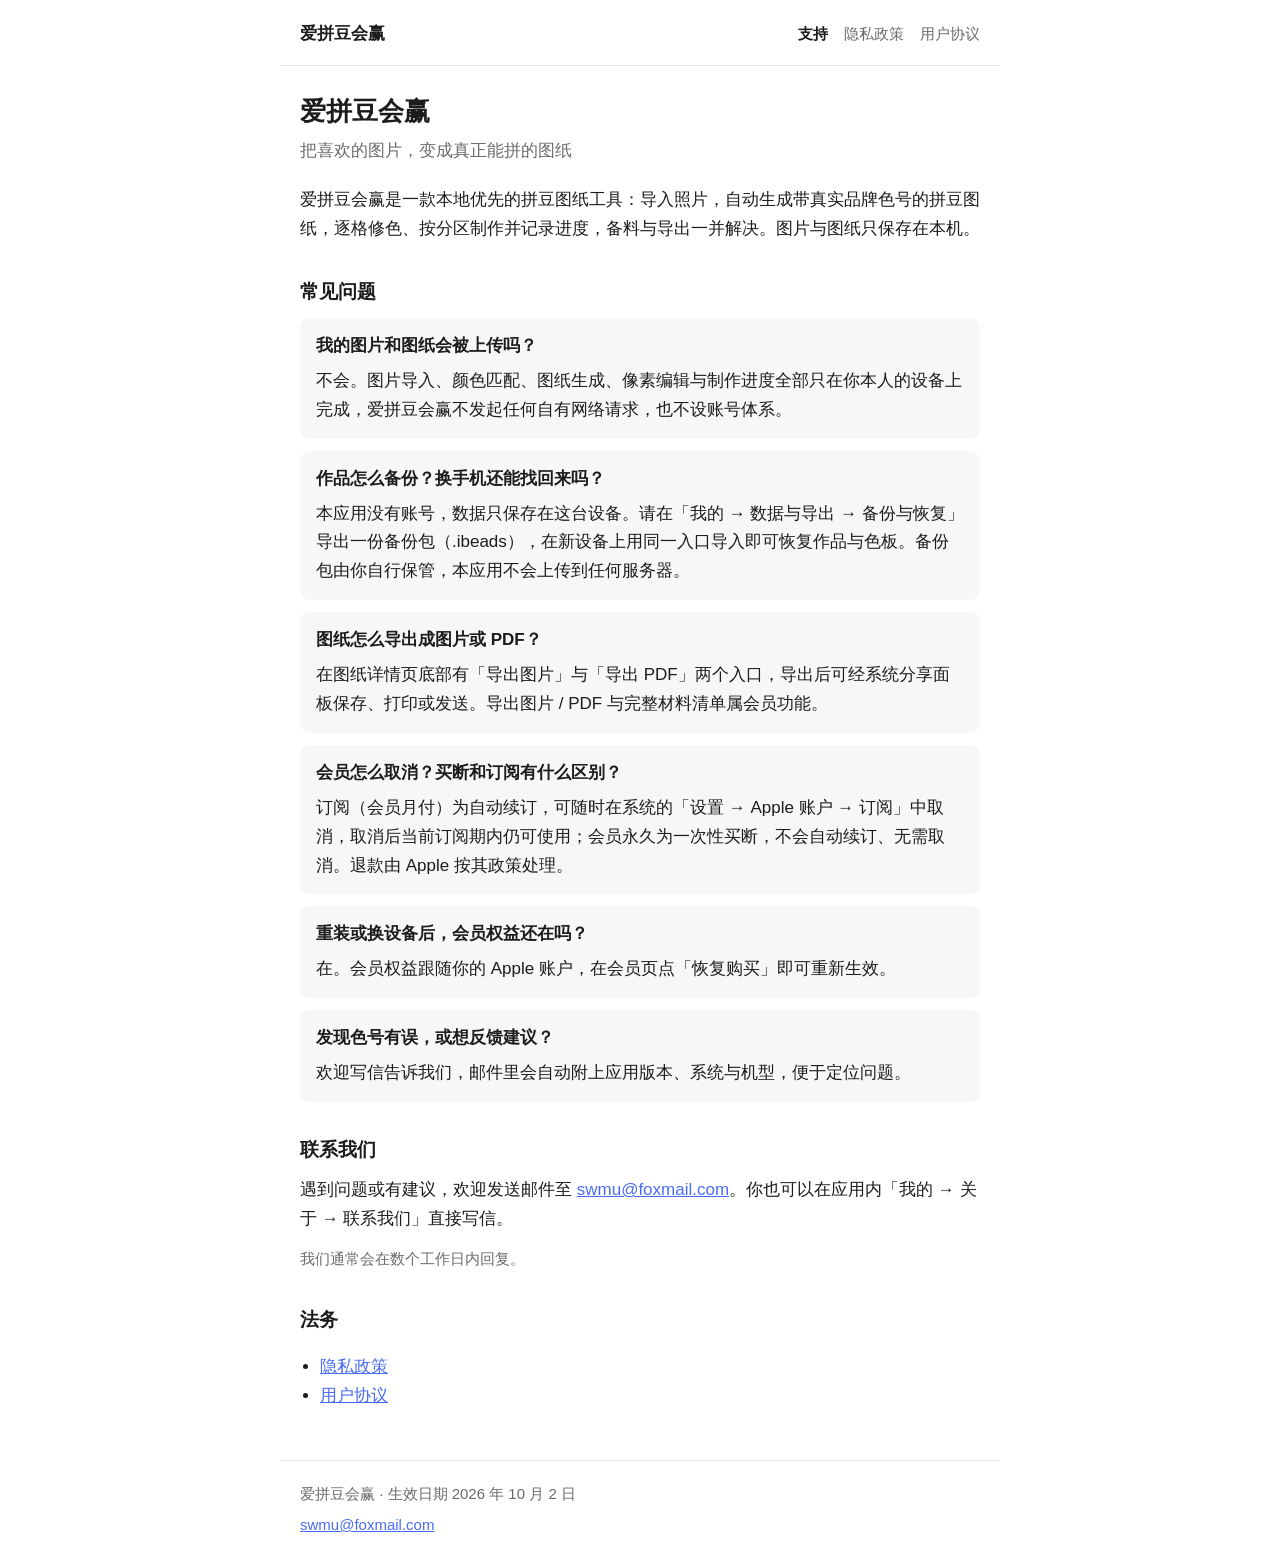
==== ibeads/index.html @ da5d3abf "site(ibeads): 同步自 ibeads@9cc03d7" ====
<!DOCTYPE html>
<html lang="zh-CN">
<head>
<meta charset="utf-8">
<meta name="viewport" content="width=device-width, initial-scale=1">
<title>爱拼豆会赢 · 支持</title>
<meta name="description" content="爱拼豆会赢的支持与常见问题：数据是否上传、备份与恢复、导出、会员与订阅取消。">
<link rel="stylesheet" href="style.css">
</head>
<body>
<header class="site-header">
  <a class="brand" href="index.html">爱拼豆会赢</a>
  <nav>
    <a href="index.html" class="current">支持</a>
    <a href="privacy.html">隐私政策</a>
    <a href="terms.html">用户协议</a>
  </nav>
</header>
<main>
<h1>爱拼豆会赢</h1>
<p class="lede">把喜欢的图片，变成真正能拼的图纸</p>
<p>爱拼豆会赢是一款本地优先的拼豆图纸工具：导入照片，自动生成带真实品牌色号的拼豆图纸，逐格修色、按分区制作并记录进度，备料与导出一并解决。图片与图纸只保存在本机。</p>
<h2>常见问题</h2>
<section class="faq">
  <h3>我的图片和图纸会被上传吗？</h3>
  <p>不会。图片导入、颜色匹配、图纸生成、像素编辑与制作进度全部只在你本人的设备上完成，爱拼豆会赢不发起任何自有网络请求，也不设账号体系。</p>
</section>
<section class="faq">
  <h3>作品怎么备份？换手机还能找回来吗？</h3>
  <p>本应用没有账号，数据只保存在这台设备。请在「我的 → 数据与导出 → 备份与恢复」导出一份备份包（.ibeads），在新设备上用同一入口导入即可恢复作品与色板。备份包由你自行保管，本应用不会上传到任何服务器。</p>
</section>
<section class="faq">
  <h3>图纸怎么导出成图片或 PDF？</h3>
  <p>在图纸详情页底部有「导出图片」与「导出 PDF」两个入口，导出后可经系统分享面板保存、打印或发送。导出图片 / PDF 与完整材料清单属会员功能。</p>
</section>
<section class="faq">
  <h3>会员怎么取消？买断和订阅有什么区别？</h3>
  <p>订阅（会员月付）为自动续订，可随时在系统的「设置 → Apple 账户 → 订阅」中取消，取消后当前订阅期内仍可使用；会员永久为一次性买断，不会自动续订、无需取消。退款由 Apple 按其政策处理。</p>
</section>
<section class="faq">
  <h3>重装或换设备后，会员权益还在吗？</h3>
  <p>在。会员权益跟随你的 Apple 账户，在会员页点「恢复购买」即可重新生效。</p>
</section>
<section class="faq">
  <h3>发现色号有误，或想反馈建议？</h3>
  <p>欢迎写信告诉我们，邮件里会自动附上应用版本、系统与机型，便于定位问题。</p>
</section>
<h2>联系我们</h2>
<p>遇到问题或有建议，欢迎发送邮件至 <a href="mailto:swmu@foxmail.com">swmu@foxmail.com</a>。你也可以在应用内「我的 → 关于 → 联系我们」直接写信。</p>
<p class="meta">我们通常会在数个工作日内回复。</p>
<h2>法务</h2>
<ul>
  <li><a href="privacy.html">隐私政策</a></li>
  <li><a href="terms.html">用户协议</a></li>
</ul>
</main>
<footer>
  <p>爱拼豆会赢 · 生效日期 2026 年 10 月 2 日</p>
  <p><a href="mailto:swmu@foxmail.com">swmu@foxmail.com</a></p>
</footer>
</body>
</html>
---- ibeads/style.css ----
:root {
  color-scheme: light;
  --text: #1c1c1e;
  --muted: #6b6b70;
  --line: #e5e5ea;
  --bg: #ffffff;
  --soft: #f7f7f9;
  --accent: #4a6cf7;
}
* { box-sizing: border-box; }
body {
  margin: 0;
  background: var(--bg);
  color: var(--text);
  font: 17px/1.7 -apple-system, BlinkMacSystemFont, "PingFang SC", "Helvetica Neue", Arial, sans-serif;
  -webkit-text-size-adjust: 100%;
}
.site-header {
  display: flex;
  flex-wrap: wrap;
  gap: 12px 20px;
  align-items: baseline;
  justify-content: space-between;
  max-width: 720px;
  margin: 0 auto;
  padding: 20px 20px 16px;
  border-bottom: 1px solid var(--line);
}
.brand { font-size: 17px; font-weight: 600; color: var(--text); text-decoration: none; }
.site-header nav { display: flex; gap: 16px; font-size: 15px; }
.site-header nav a { color: var(--muted); text-decoration: none; }
.site-header nav a:hover { color: var(--text); }
.site-header nav a.current { color: var(--text); font-weight: 600; }
main { max-width: 720px; margin: 0 auto; padding: 28px 20px 8px; }
h1 { font-size: 26px; line-height: 1.35; margin: 0 0 8px; }
h2 { font-size: 19px; margin: 32px 0 10px; }
h3 { font-size: 17px; margin: 0 0 6px; }
p { margin: 0 0 12px; }
.lede { color: var(--muted); margin-bottom: 20px; }
.meta { color: var(--muted); font-size: 15px; }
.faq { padding: 14px 16px; background: var(--soft); border-radius: 10px; margin-bottom: 12px; }
.faq p { margin: 0; color: var(--text); }
ul { padding-left: 20px; }
a { color: var(--accent); }
footer {
  max-width: 720px;
  margin: 24px auto 0;
  padding: 20px;
  border-top: 1px solid var(--line);
  color: var(--muted);
  font-size: 15px;
}
footer p { margin: 0 0 6px; }
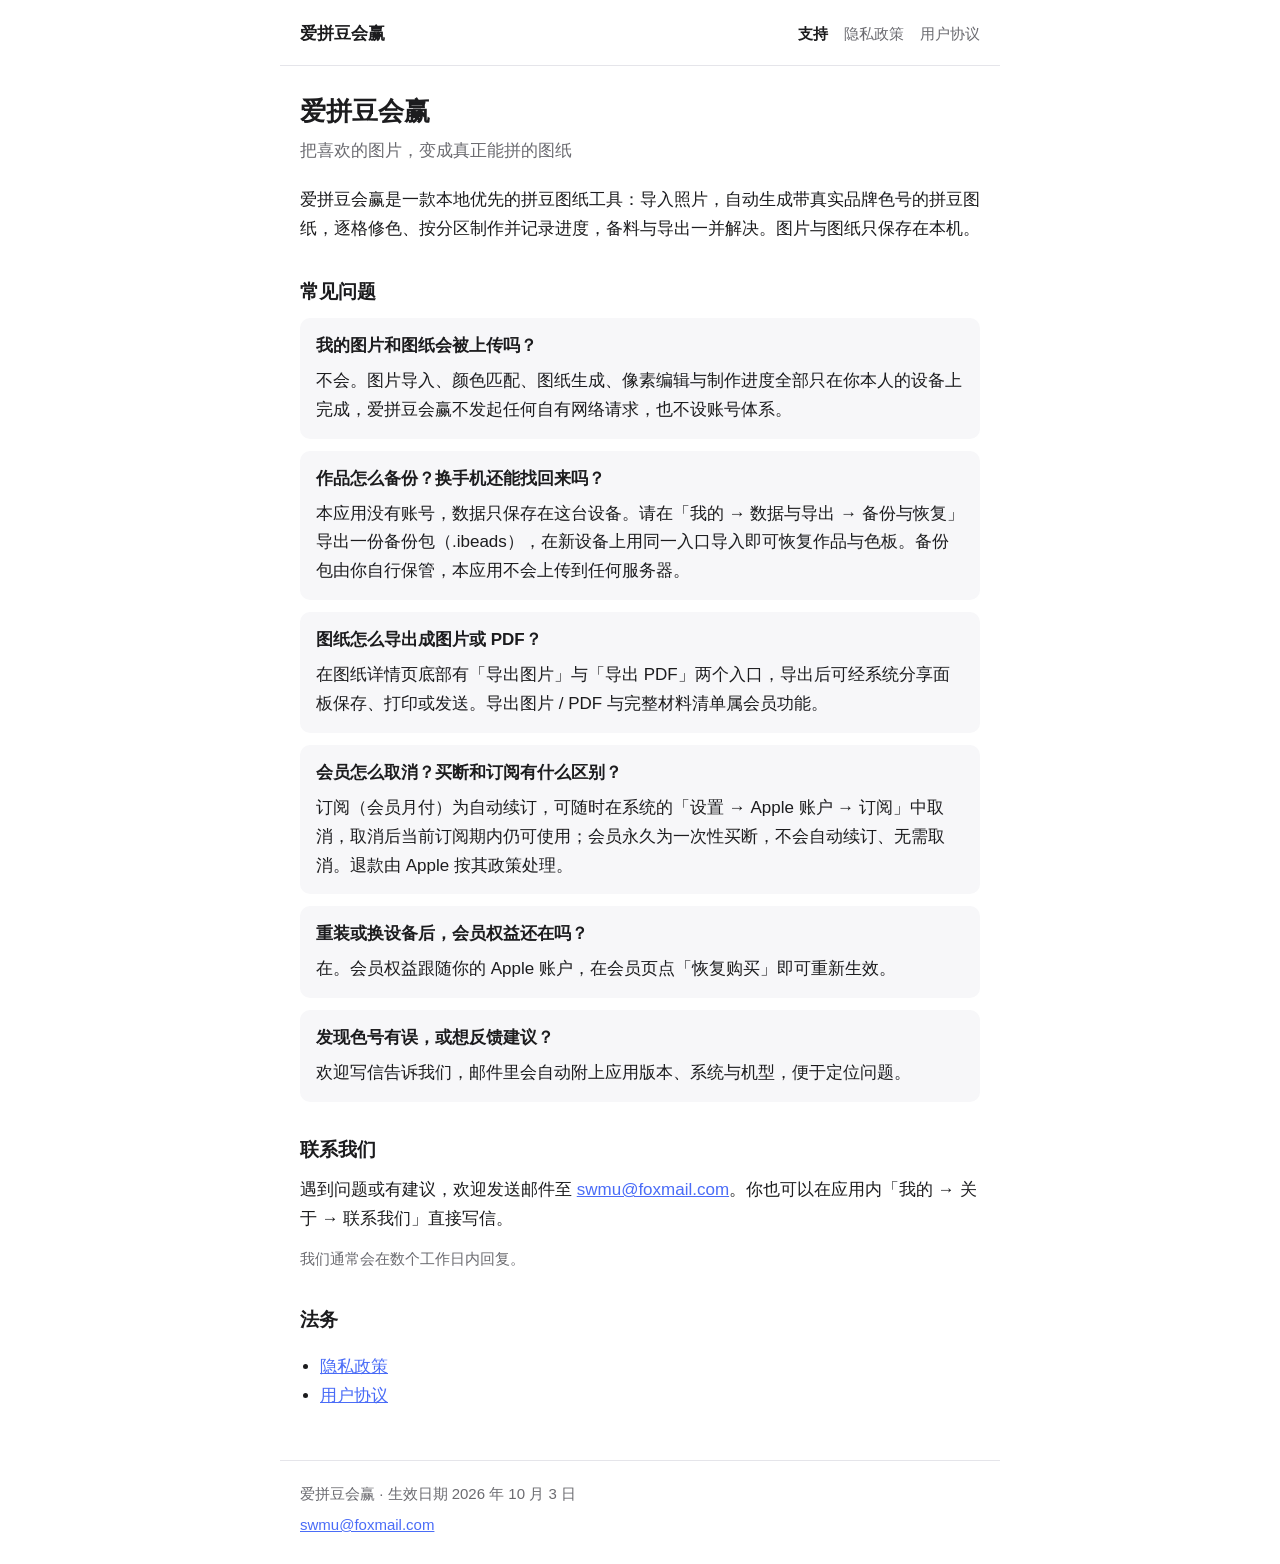
==== commit 93f2f26a: "site(ibeads): 同步自 ibeads@cbc3899" ====
--- a/ibeads/index.html
+++ b/ibeads/index.html
@@ -55,7 +55,7 @@
 </ul>
 </main>
 <footer>
-  <p>爱拼豆会赢 · 生效日期 2026 年 10 月 2 日</p>
+  <p>爱拼豆会赢 · 生效日期 2026 年 10 月 3 日</p>
   <p><a href="mailto:swmu@foxmail.com">swmu@foxmail.com</a></p>
 </footer>
 </body>
